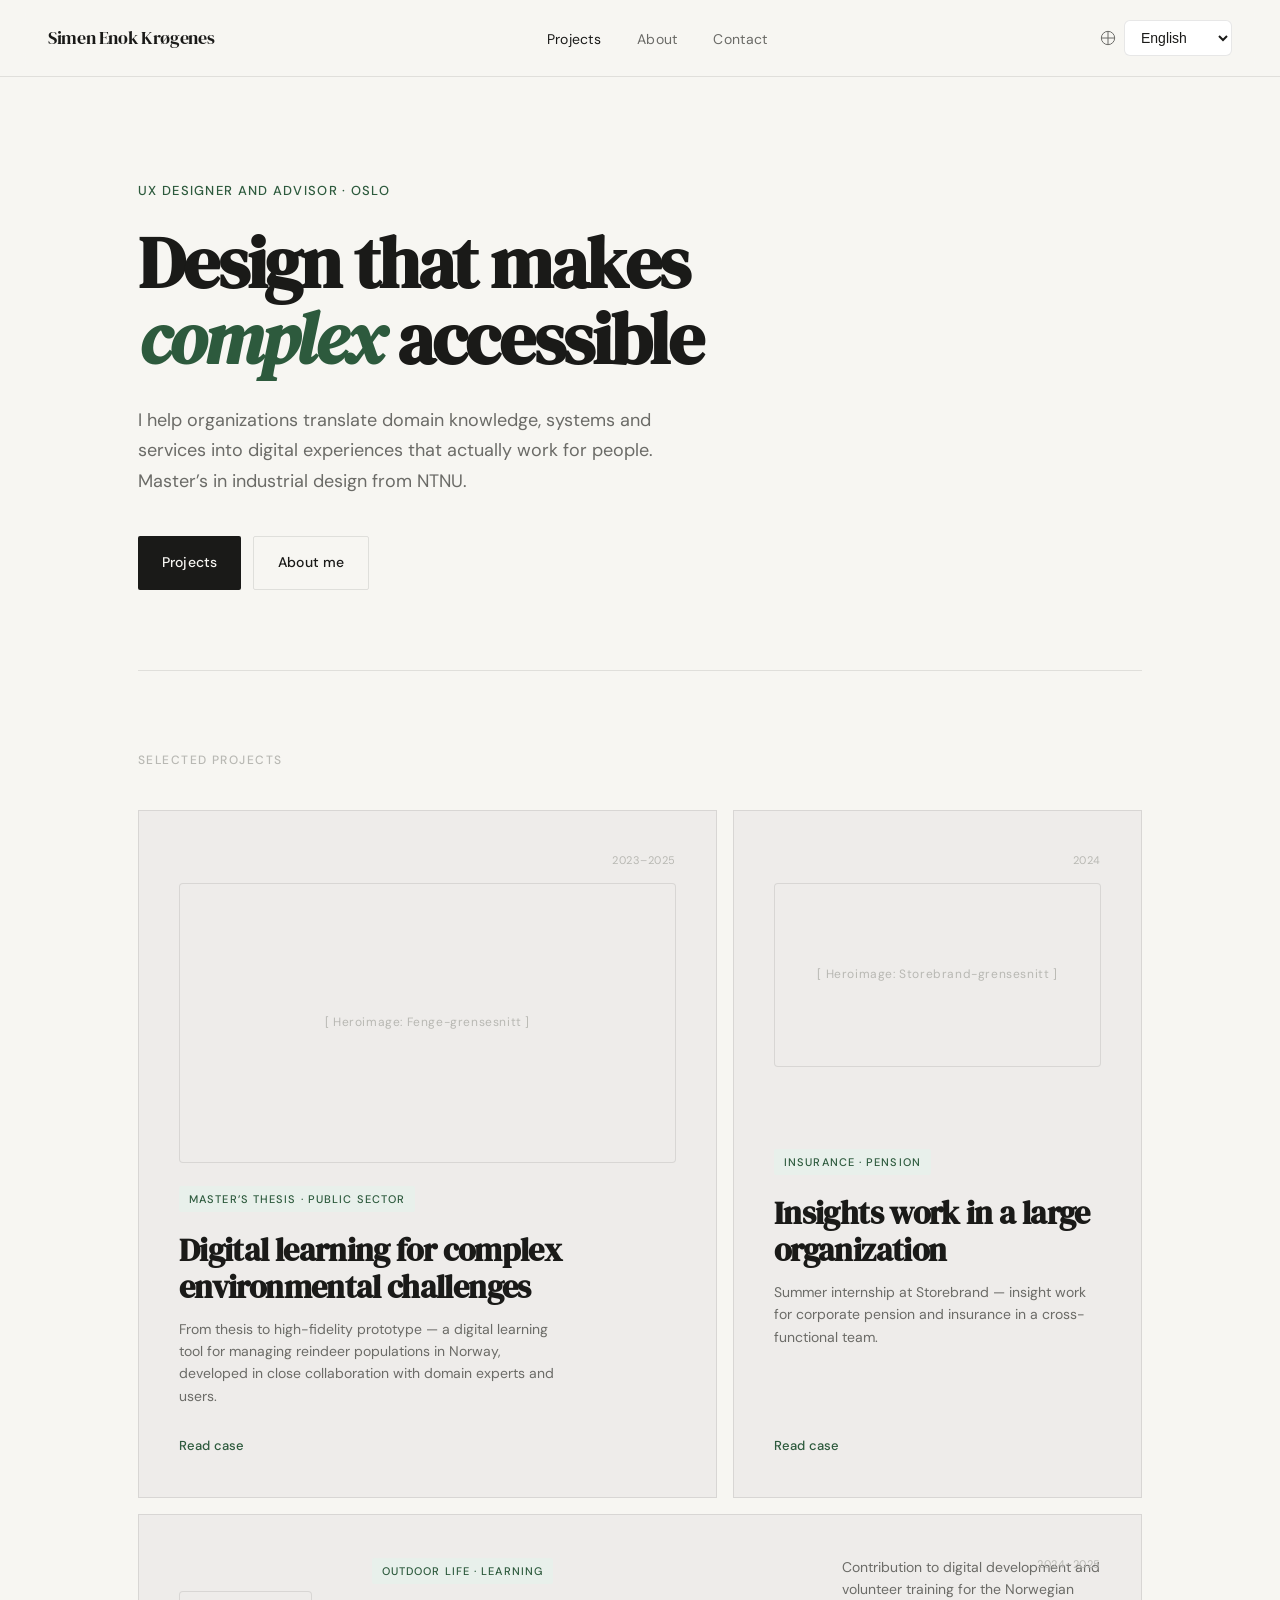
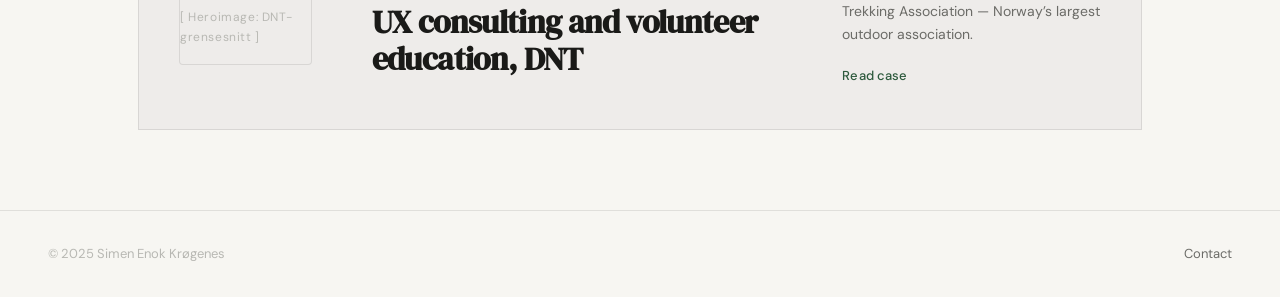
==== index.html @ 786f1e8b "Add real images to Storebrand case and update hero CTA - Replace img-block placeholders with actual " ====
<!DOCTYPE html>
<html lang="no">
<head>
  <meta charset="UTF-8">
  <meta name="viewport" content="width=device-width, initial-scale=1.0">
  <title data-i18n="index.title">Simen Enok Krøgenes — UX-designer og rådgiver</title>
  <link rel="stylesheet" href="style.css">
  <script src="i18n.js" defer></script>
</head>
<body>

<nav>
  <a href="index.html" class="nav-logo">Simen Enok Krøgenes</a>
  <ul class="nav-links">
    <li><a href="index.html" class="active" data-i18n="nav.projects">Prosjekter</a></li>
    <li><a href="om-meg.html" data-i18n="nav.about">Om meg</a></li>
    <li><a href="om-meg.html#kontakt" data-i18n="nav.contact">Kontakt</a></li>
  </ul>
  <div class="nav-lang">
    <svg width="16" height="16" viewBox="0 0 24 24" fill="none" xmlns="http://www.w3.org/2000/svg" aria-hidden="true">
      <circle cx="12" cy="12" r="10" stroke="currentColor" stroke-width="1.5"/>
      <path d="M12 2v20M2 12h20" stroke="currentColor" stroke-width="1.5"/>
    </svg>
    <select id="language-select" aria-label="Språk / Language">
      <option value="no" data-i18n="lang.no">Norsk</option>
      <option value="en" data-i18n="lang.en">English</option>
    </select>
  </div>
</nav>

<main>
  <div class="container">

    <section class="hero">
      <p class="hero-eyebrow fade-up" data-i18n="index.hero.eyebrow">UX-designer og rådgiver · Oslo</p>
      <h1 class="fade-up" data-i18n="index.hero.title">Design som gjør <em>komplekst</em> tilgjengelig</h1>
      <p class="hero-body fade-up" data-i18n="index.hero.body">
        Jeg hjelper organisasjoner med å oversette fagkunnskap, systemer og tjenester til digitale opplevelser som faktisk fungerer for folk. Master i industriell design fra NTNU.
      </p>
      <div style="display:flex;gap:12px;flex-wrap:wrap;" class="fade-up">
        <a href="#prosjekter" class="btn" data-i18n="nav.projects">Prosjekter</a>
        <a href="om-meg.html" class="btn btn-ghost" data-i18n="index.hero.cta.about">Om meg</a>
      </div>
    </section>

    <section class="projects-section" id="prosjekter">
      <p class="section-label" data-i18n="index.projects.label">Utvalgte prosjekter</p>

      <div class="projects-grid">

        <!-- FENGE — featured -->
        <a href="fenge.html" class="project-card featured fade-up">
          <div class="img-block fade-up">[ Heroimage: Fenge-grensesnitt ]</div>
          <span class="card-year" data-i18n="index.project.fenge.year">2023–2025</span>
          <div>
            <span class="card-tag" data-i18n="index.project.fenge.tag">Masteroppgave · Offentlig sektor</span>
            <h2 class="card-title" data-i18n="index.project.fenge.title">Digital læring for komplekse miljøutfordringer</h2>
            <p class="card-desc" data-i18n="index.project.fenge.desc">
              Fra masteroppgave til høyoppløselig prototype — et digitalt læringsverktøy for forvaltning av norsk villrein, utviklet i tett samarbeid med fageksperter og brukere.
            </p>
          </div>
          <span class="card-arrow" data-i18n="index.project.card.cta">
            Les casen
            <svg width="16" height="16" viewBox="0 0 16 16" fill="none">
              <path d="M3 8h10M9 4l4 4-4 4" stroke="currentColor" stroke-width="1.5" stroke-linecap="round" stroke-linejoin="round"/>
            </svg>
          </span>
        </a>

        <!-- STOREBRAND -->
        <a href="storebrand.html" class="project-card secondary fade-up">
          <div class="img-block fade-up">[ Heroimage: Storebrand-grensesnitt ]</div>
          <span class="card-year" data-i18n="index.project.storebrand.year">2024</span>
          <div>
            <span class="card-tag" data-i18n="index.project.storebrand.tag">Forsikring · Pensjon</span>
            <h2 class="card-title" data-i18n="index.project.storebrand.title">Innsiktsarbeid i stor organisasjon</h2>
            <p class="card-desc" data-i18n="index.project.storebrand.desc">
              Sommerpraktikum i Storebrand — innsiktsarbeid for bedriftsmarkedet innen pensjon og forsikring i tverrfaglig team.
            </p>
          </div>
          <span class="card-arrow" data-i18n="index.project.card.cta">
            Les casen
            <svg width="16" height="16" viewBox="0 0 16 16" fill="none">
              <path d="M3 8h10M9 4l4 4-4 4" stroke="currentColor" stroke-width="1.5" stroke-linecap="round" stroke-linejoin="round"/>
            </svg>
          </span>
        </a>

        <!-- DNT -->
        <a href="dnt.html" class="project-card third fade-up">
          <div class="img-block fade-up">[ Heroimage: DNT-grensesnitt ]</div>
          <div>
            <span class="card-tag" data-i18n="index.project.dnt.tag">Friluftsliv · Opplæring</span>
            <h2 class="card-title" data-i18n="index.project.dnt.title">UX-rådgivning og frivillig formidling, DNT</h2>
          </div>
          <div>
            <p class="card-desc" data-i18n="index.project.dnt.desc">
              Bidrag til digital utvikling og opplæring av frivillige formidlere for Den Norske Turistforening — Norges største friluftslivsorganisasjon.
            </p>
            <span class="card-arrow" style="display:inline-flex;margin-top:20px;" data-i18n="index.project.card.cta">
              Les casen
              <svg width="16" height="16" viewBox="0 0 16 16" fill="none" style="margin-left:8px;">
                <path d="M3 8h10M9 4l4 4-4 4" stroke="currentColor" stroke-width="1.5" stroke-linecap="round" stroke-linejoin="round"/>
              </svg>
            </span>
          </div>
          <span class="card-year" data-i18n="index.project.dnt.year">2024–2025</span>
        </a>

      </div>
    </section>

  </div>
</main>

<footer>
  <p data-i18n="footer.copyright">© 2025 Simen Enok Krøgenes</p>
  <a href="om-meg.html#kontakt" data-i18n="nav.contact">Kontakt</a>
</footer>

</body>
</html>
---- style.css ----
@import url('https://fonts.googleapis.com/css2?family=DM+Sans:ital,opsz,wght@0,9..40,300;0,9..40,400;0,9..40,500;1,9..40,300&family=DM+Serif+Display:ital@0;1&display=swap');

*, *::before, *::after { box-sizing: border-box; margin: 0; padding: 0; }

:root {
  --ink: #1a1a18;
  --ink-muted: #6b6b67;
  --ink-faint: #b8b8b3;
  --paper: #f7f6f2;
  --paper-warm: #eeecea;
  --accent: #2d5a3d;
  --accent-light: #e8f0eb;
  --line: rgba(26,26,24,0.1);
  --serif: 'DM Serif Display', Georgia, serif;
  --sans: 'DM Sans', system-ui, sans-serif;
  --max: 1100px;
  --col: 680px;
}

html { scroll-behavior: smooth; }

body {
  font-family: var(--sans);
  background: var(--paper);
  color: var(--ink);
  font-size: 17px;
  line-height: 1.65;
  -webkit-font-smoothing: antialiased;
}

/* NAV */
nav {
  position: fixed; top: 0; left: 0; right: 0;
  z-index: 100;
  display: flex; align-items: center; justify-content: space-between;
  padding: 20px 48px;
  background: rgba(247,246,242,0.92);
  backdrop-filter: blur(12px);
  border-bottom: 1px solid var(--line);
}

.nav-logo {
  font-family: var(--serif);
  font-size: 18px;
  color: var(--ink);
  text-decoration: none;
  letter-spacing: -0.02em;
}

.nav-links {
  display: flex; gap: 36px; list-style: none;
}

.nav-links a {
  font-size: 14px;
  font-weight: 400;
  color: var(--ink-muted);
  text-decoration: none;
  letter-spacing: 0.02em;
  transition: color 0.2s;
}

.nav-links a:hover { color: var(--ink); }
.nav-links a.active { color: var(--ink); }

.nav-lang {
  display: flex;
  align-items: center;
  gap: 8px;
}

.nav-lang svg {
  color: var(--ink-muted);
}

.nav-lang select {
  border: 1px solid var(--line);
  border-radius: 6px;
  padding: 8px 16px 8px 12px;
  font-size: 14px;
  background: white;
  color: var(--ink);
  cursor: pointer;
  min-width: 108px;
}

.visually-hidden {
  position: absolute;
  width: 1px;
  height: 1px;
  padding: 0;
  margin: -1px;
  overflow: hidden;
  clip: rect(0 0 0 0);
  white-space: nowrap;
  border: 0;
}

/* LAYOUT */
main { padding-top: 80px; }

.container {
  max-width: var(--max);
  margin: 0 auto;
  padding: 0 48px;
}

.col {
  max-width: var(--col);
}

/* HERO (index) */
.hero {
  padding: 100px 0 80px;
  border-bottom: 1px solid var(--line);
}

.hero-eyebrow {
  font-size: 13px;
  font-weight: 500;
  letter-spacing: 0.1em;
  text-transform: uppercase;
  color: var(--accent);
  margin-bottom: 24px;
}

.hero h1 {
  font-family: var(--serif);
  font-size: clamp(42px, 6vw, 72px);
  line-height: 1.05;
  letter-spacing: -0.03em;
  color: var(--ink);
  margin-bottom: 28px;
  max-width: 800px;
}

.hero h1 em {
  font-style: italic;
  color: var(--accent);
}

.hero-body {
  font-size: 18px;
  line-height: 1.7;
  color: var(--ink-muted);
  max-width: 520px;
  margin-bottom: 40px;
}

/* PROJECTS GRID */
.projects-section {
  padding: 80px 0;
}

.section-label {
  font-size: 12px;
  font-weight: 500;
  letter-spacing: 0.12em;
  text-transform: uppercase;
  color: var(--ink-faint);
  margin-bottom: 40px;
}

.projects-grid {
  display: grid;
  grid-template-columns: repeat(12, 1fr);
  gap: 16px;
}

.project-card {
  background: var(--paper-warm);
  border: 1px solid var(--line);
  padding: 40px;
  text-decoration: none;
  color: var(--ink);
  transition: background 0.25s;
  display: flex;
  flex-direction: column;
  justify-content: space-between;
  min-height: 320px;
  position: relative;
  overflow: hidden;
}

.project-card:hover { background: var(--accent-light); }

.project-card.featured {
  grid-column: span 7;
}

.project-card.secondary {
  grid-column: span 5;
}

.project-card.third {
  grid-column: span 12;
  min-height: 200px;
  flex-direction: row;
  align-items: center;
  gap: 60px;
}

.card-tag {
  font-size: 11px;
  font-weight: 500;
  letter-spacing: 0.1em;
  text-transform: uppercase;
  color: var(--accent);
  background: var(--accent-light);
  padding: 4px 10px;
  border-radius: 2px;
  display: inline-block;
  margin-bottom: 20px;
}

.card-title {
  font-family: var(--serif);
  font-size: clamp(22px, 3vw, 32px);
  line-height: 1.15;
  letter-spacing: -0.02em;
  margin-bottom: 12px;
}

.card-desc {
  font-size: 14px;
  color: var(--ink-muted);
  line-height: 1.6;
  max-width: 380px;
}

.card-arrow {
  display: inline-flex;
  align-items: center;
  gap: 8px;
  font-size: 13px;
  font-weight: 500;
  color: var(--accent);
  margin-top: 28px;
  letter-spacing: 0.01em;
}

.card-arrow svg {
  transition: transform 0.2s;
}

.project-card:hover .card-arrow svg {
  transform: translateX(4px);
}

.card-year {
  font-size: 11px;
  color: var(--ink-faint);
  letter-spacing: 0.05em;
  position: absolute;
  top: 40px;
  right: 40px;
}

/* CASE PAGE */
.case-hero {
  padding: 60px 0 40px;
  border-bottom: 1px solid var(--line);
}

.case-tag {
  font-size: 11px;
  font-weight: 500;
  letter-spacing: 0.1em;
  text-transform: uppercase;
  color: var(--accent);
  margin-bottom: 20px;
  display: block;
}

.case-hero h1 {
  font-family: var(--serif);
  font-size: clamp(34px, 5vw, 58px);
  line-height: 1.08;
  letter-spacing: -0.03em;
  margin-bottom: 24px;
  max-width: 760px;
}

.case-hero .lead {
  font-size: 19px;
  line-height: 1.65;
  color: var(--ink-muted);
  max-width: 600px;
}

.case-meta {
  display: flex;
  gap: 48px;
  padding: 32px 0;
  border-bottom: 1px solid var(--line);
  flex-wrap: wrap;
}

.meta-item {
  display: flex;
  flex-direction: column;
  gap: 4px;
}

.meta-label {
  font-size: 11px;
  font-weight: 500;
  letter-spacing: 0.1em;
  text-transform: uppercase;
  color: var(--ink-faint);
}

.meta-value {
  font-size: 15px;
  color: var(--ink);
  font-weight: 400;
}

/* CASE CONTENT */
.case-content {
  padding: 64px 0;
}

.case-content .col {
  margin: 0 auto;
}

.case-section {
  margin-bottom: 64px;
}

.case-section h2 {
  font-family: var(--serif);
  font-size: 28px;
  letter-spacing: -0.02em;
  margin-bottom: 20px;
  color: var(--ink);
}

.case-section p {
  color: var(--ink-muted);
  margin-bottom: 16px;
}

.case-section p:last-child { margin-bottom: 0; }

/* INSIGHT BLOCK */
.insight {
  background: var(--accent-light);
  border-left: 3px solid var(--accent);
  padding: 24px 28px;
  margin: 32px 0;
  border-radius: 0 4px 4px 0;
}

.insight p {
  color: var(--accent) !important;
  font-size: 16px;
  font-style: italic;
  margin: 0 !important;
}

/* PROCESS STEPS */
.process-steps {
  display: grid;
  grid-template-columns: repeat(auto-fit, minmax(180px, 1fr));
  gap: 1px;
  background: var(--line);
  border: 1px solid var(--line);
  margin: 32px 0;
}

.step {
  background: var(--paper);
  padding: 24px;
}

.step-num {
  font-size: 11px;
  font-weight: 500;
  letter-spacing: 0.1em;
  text-transform: uppercase;
  color: var(--accent);
  margin-bottom: 8px;
}

.step-title {
  font-size: 15px;
  font-weight: 500;
  color: var(--ink);
  margin-bottom: 6px;
}

.step-desc {
  font-size: 13px;
  color: var(--ink-muted);
  line-height: 1.5;
}

/* IMAGE PLACEHOLDER */
.img-block {
  background: var(--paper-warm);
  border: 1px solid var(--line);
  border-radius: 4px;
  aspect-ratio: 16/9;
  display: flex;
  align-items: center;
  justify-content: center;
  margin: 32px 0;
  color: var(--ink-faint);
  font-size: 13px;
  letter-spacing: 0.05em;
}

.img-block.tall { aspect-ratio: 4/3; }

/* PROJECT CARDS */
.project-card .img-block {
  margin-bottom: 20px;
  aspect-ratio: 16/9;
  font-size: 12px;
}

/* CASE HERO IMAGE */
.case-hero-image {
  margin: 40px 0 32px;
  border-radius: 4px;
  overflow: hidden;
}

.case-hero-image .img-block {
  margin: 0;
}

.case-hero-image img {
  width: 100%;
  height: auto;
  display: block;
}

/* OUTCOME PILLS */
.outcomes {
  display: flex;
  flex-wrap: wrap;
  gap: 10px;
  margin: 24px 0;
}

.outcome-pill {
  background: var(--accent);
  color: var(--paper);
  font-size: 13px;
  padding: 8px 16px;
  border-radius: 100px;
  font-weight: 400;
}

/* ABOUT PAGE */
.about-grid {
  display: grid;
  grid-template-columns: 1fr 1fr;
  gap: 80px;
  padding: 80px 0;
  align-items: start;
}

.about-photo {
  background: var(--paper-warm);
  border: 1px solid var(--line);
  aspect-ratio: 3/4;
  border-radius: 4px;
  display: flex;
  align-items: center;
  justify-content: center;
  color: var(--ink-faint);
  font-size: 13px;
  overflow: hidden;
}

.about-photo img {
  width: 100%;
  height: 100%;
  object-fit: cover;
  border-radius: 4px;
}

.about-content h1 {
  font-family: var(--serif);
  font-size: clamp(36px, 4vw, 52px);
  letter-spacing: -0.03em;
  line-height: 1.08;
  margin-bottom: 28px;
}

.about-body {
  font-size: 16px;
  color: var(--ink-muted);
  line-height: 1.75;
  margin-bottom: 20px;
}

.about-divider {
  border: none;
  border-top: 1px solid var(--line);
  margin: 36px 0;
}

.about-facts {
  display: grid;
  grid-template-columns: 1fr 1fr;
  gap: 24px;
}

.fact-label {
  font-size: 11px;
  font-weight: 500;
  letter-spacing: 0.1em;
  text-transform: uppercase;
  color: var(--ink-faint);
  margin-bottom: 4px;
}

.fact-value {
  font-size: 15px;
  color: var(--ink);
}

/* CONTACT */
.contact-section {
  padding: 80px 0 120px;
}

.contact-section h2 {
  font-family: var(--serif);
  font-size: clamp(32px, 4vw, 48px);
  letter-spacing: -0.03em;
  margin-bottom: 16px;
}

.contact-section p {
  color: var(--ink-muted);
  font-size: 17px;
  margin-bottom: 36px;
  max-width: 440px;
}

.contact-links {
  display: flex;
  flex-direction: column;
  gap: 2px;
}

.contact-link {
  display: flex;
  align-items: center;
  justify-content: space-between;
  padding: 20px 24px;
  background: var(--paper-warm);
  border: 1px solid var(--line);
  text-decoration: none;
  color: var(--ink);
  font-size: 15px;
  transition: background 0.2s;
  max-width: 440px;
}

.contact-link:hover { background: var(--accent-light); }

.contact-link-label { font-weight: 400; }
.contact-link-value { color: var(--ink-muted); font-size: 13px; }

/* FOOTER */
footer {
  border-top: 1px solid var(--line);
  padding: 32px 48px;
  display: flex;
  justify-content: space-between;
  align-items: center;
}

footer p {
  font-size: 13px;
  color: var(--ink-faint);
}

footer a {
  font-size: 13px;
  color: var(--ink-muted);
  text-decoration: none;
}

footer a:hover { color: var(--ink); }

/* CTA BUTTON */
.btn {
  display: inline-flex;
  align-items: center;
  gap: 10px;
  background: var(--ink);
  color: var(--paper);
  font-size: 14px;
  font-weight: 500;
  padding: 14px 24px;
  border-radius: 2px;
  text-decoration: none;
  letter-spacing: 0.01em;
  transition: background 0.2s;
}

.btn:hover { background: var(--accent); }

.btn-ghost {
  background: transparent;
  color: var(--ink);
  border: 1px solid var(--line);
}

.btn-ghost:hover { background: var(--paper-warm); color: var(--ink); }

/* ANIMATIONS */
@keyframes fadeUp {
  from { opacity: 0; transform: translateY(20px); }
  to   { opacity: 1; transform: translateY(0); }
}

.fade-up {
  animation: fadeUp 0.6s ease forwards;
}

.fade-up:nth-child(2) { animation-delay: 0.1s; }
.fade-up:nth-child(3) { animation-delay: 0.2s; }
.fade-up:nth-child(4) { animation-delay: 0.3s; }

/* RESPONSIVE */
@media (max-width: 900px) {
  nav { padding: 16px 24px; }
  .container { padding: 0 24px; }
  .hero { padding: 60px 0 48px; }
  .project-card.featured,
  .project-card.secondary,
  .project-card.third { grid-column: span 12; }
  .project-card.third { flex-direction: column; min-height: 280px; gap: 24px; }
  .about-grid { grid-template-columns: 1fr; gap: 40px; }
  footer { flex-direction: column; gap: 12px; text-align: center; }
}

@media (max-width: 600px) {
  .nav-links { display: none; }
  .case-meta { gap: 28px; }
  .about-facts { grid-template-columns: 1fr; }
}
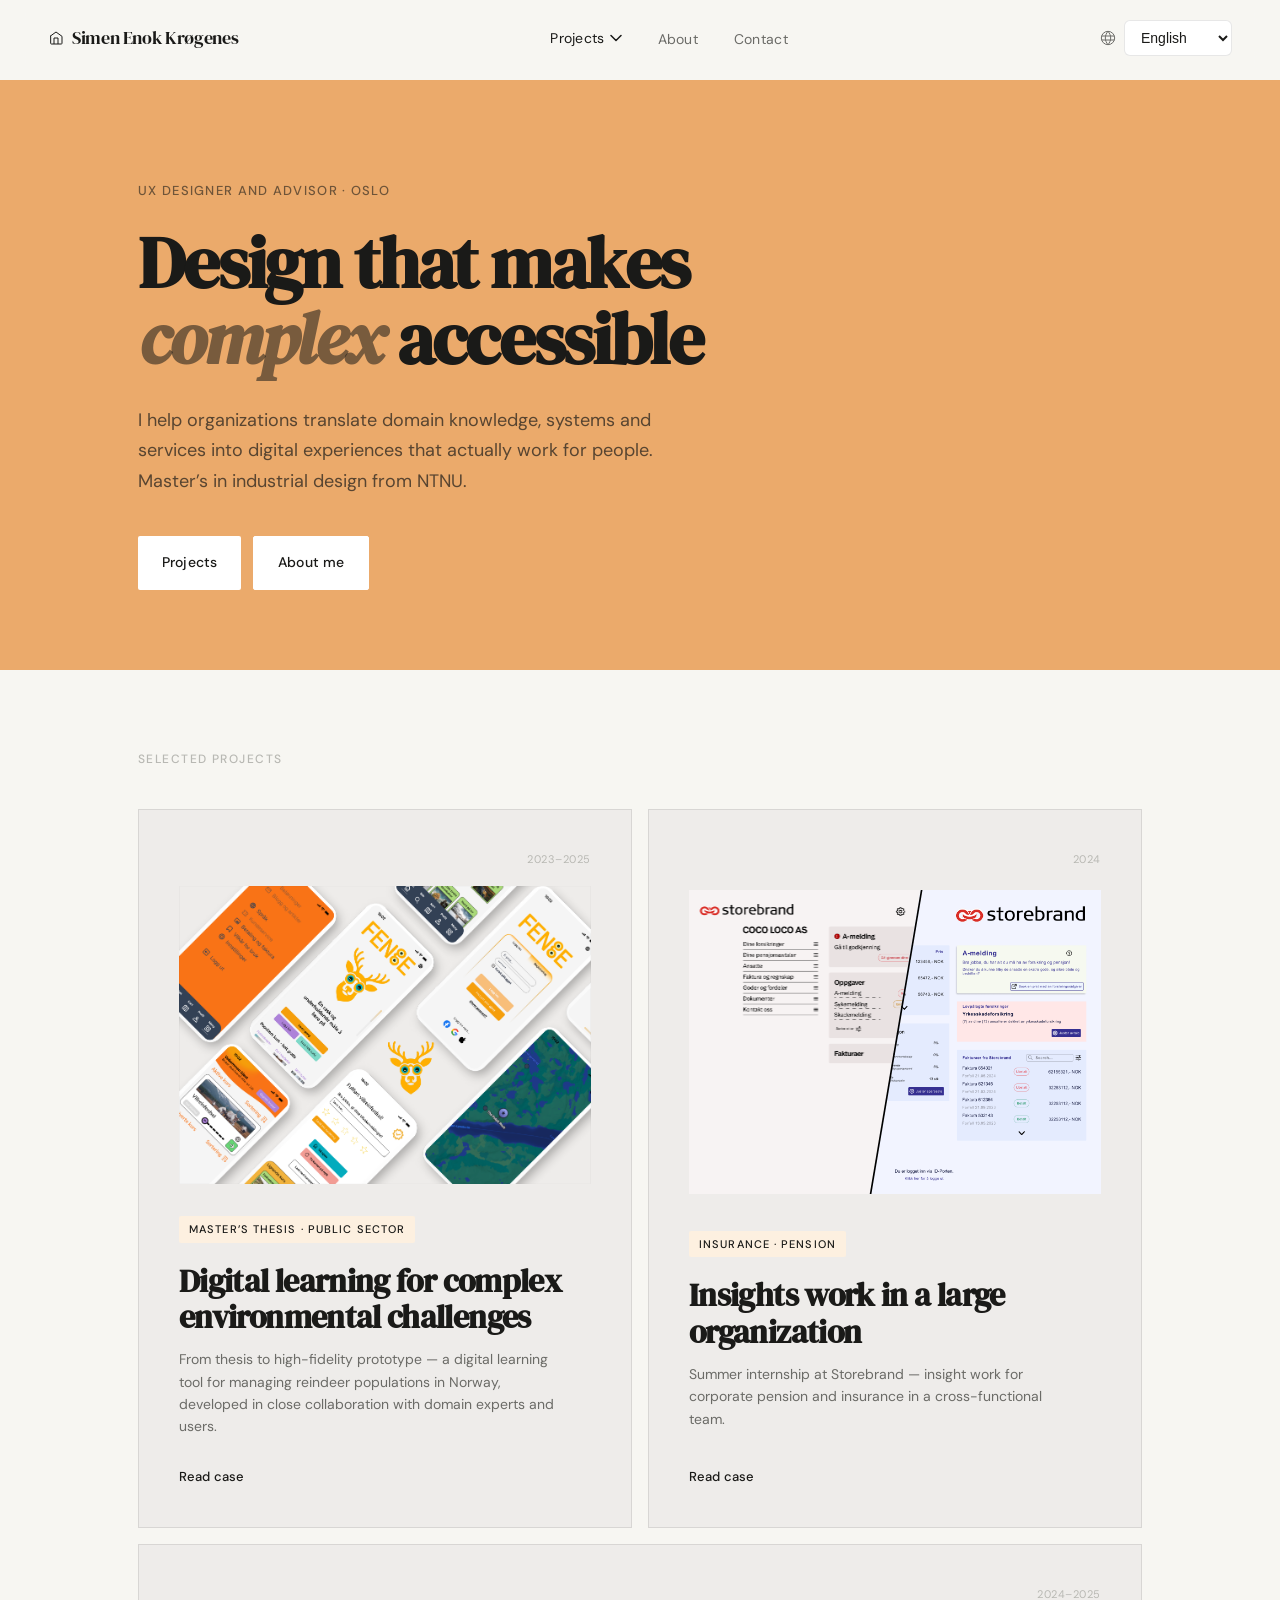
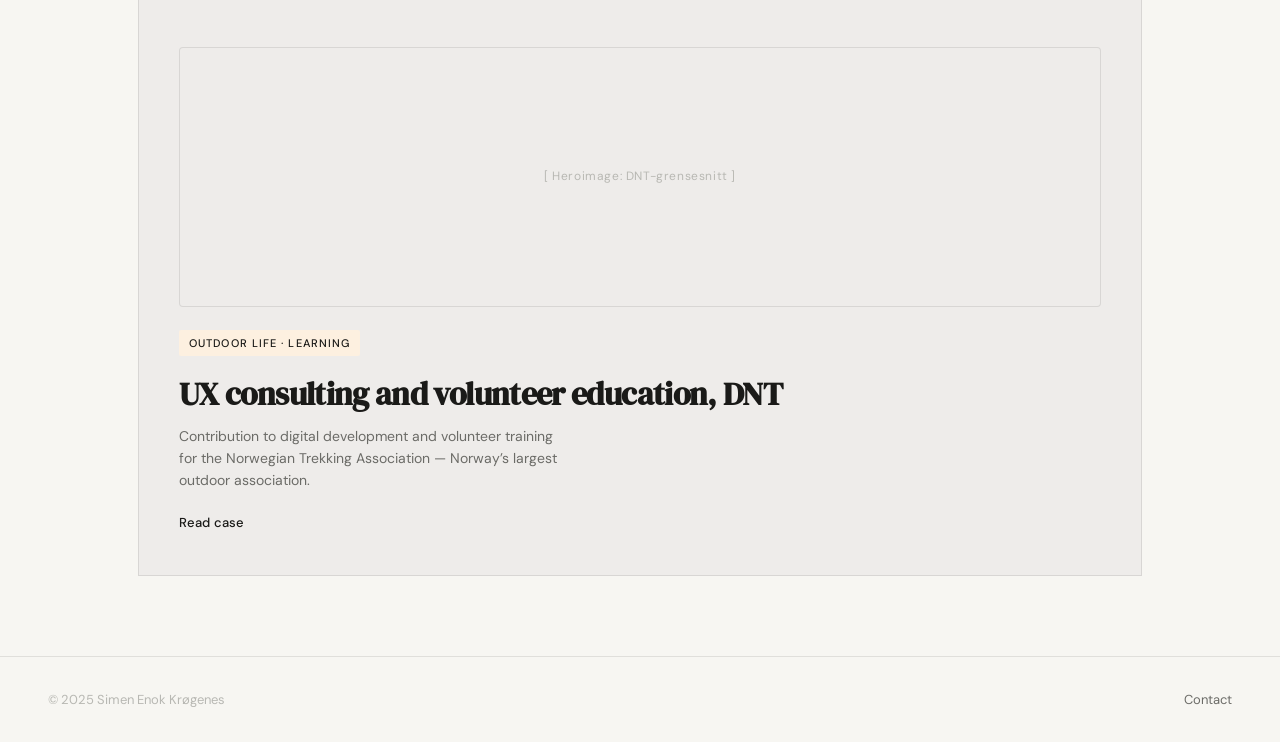
==== commit 421b91af: "Add nav dropdown, accent color rebrand, i18n improvements and home icon - Rebrand accent color from " ====
--- a/index.html
+++ b/index.html
@@ -6,20 +6,52 @@
   <title data-i18n="index.title">Simen Enok Krøgenes — UX-designer og rådgiver</title>
   <link rel="stylesheet" href="style.css">
   <script src="i18n.js" defer></script>
+  <script src="nav.js" defer></script>
 </head>
 <body>
 
 <nav>
-  <a href="index.html" class="nav-logo">Simen Enok Krøgenes</a>
+  <a href="index.html" class="nav-logo">
+    <svg width="16" height="16" viewBox="0 0 24 24" fill="none" xmlns="http://www.w3.org/2000/svg" aria-hidden="true">
+      <path d="M3 9.5L12 3L21 9.5V20a1 1 0 0 1-1 1H5a1 1 0 0 1-1-1V9.5Z" stroke="currentColor" stroke-width="1.5" stroke-linejoin="round"/>
+      <path d="M9 21V12h6v9" stroke="currentColor" stroke-width="1.5" stroke-linejoin="round"/>
+    </svg>
+    Simen Enok Krøgenes
+  </a>
   <ul class="nav-links">
-    <li><a href="index.html" class="active" data-i18n="nav.projects">Prosjekter</a></li>
+    <li class="nav-item-dropdown">
+      <button class="nav-dropdown-btn active" aria-expanded="false" aria-haspopup="true">
+        <span data-i18n="nav.projects">Prosjekter</span>
+        <svg class="nav-chevron" width="12" height="8" viewBox="0 0 12 8" fill="none" aria-hidden="true">
+          <path d="M1 1.5L6 6.5L11 1.5" stroke="currentColor" stroke-width="1.5" stroke-linecap="round" stroke-linejoin="round"/>
+        </svg>
+      </button>
+      <div class="nav-dropdown" role="menu">
+        <a href="fenge.html" class="nav-dropdown-item" role="menuitem">
+          <span class="nav-dd-tag" data-i18n="nav.dd.fenge.tag">Masteroppgave · Natur</span>
+          <span class="nav-dd-name">Fenge</span>
+          <span class="nav-dd-desc" data-i18n="nav.dd.fenge.desc">Digital læring for villreinforvaltning</span>
+        </a>
+        <a href="storebrand.html" class="nav-dropdown-item" role="menuitem">
+          <span class="nav-dd-tag" data-i18n="nav.dd.storebrand.tag">Pensjon · Forsikring</span>
+          <span class="nav-dd-name">Storebrand</span>
+          <span class="nav-dd-desc" data-i18n="nav.dd.storebrand.desc">Innsiktsarbeid og brukeropplevelse</span>
+        </a>
+        <a href="dnt.html" class="nav-dropdown-item" role="menuitem">
+          <span class="nav-dd-tag" data-i18n="nav.dd.dnt.tag">Friluftsliv · Frivillig</span>
+          <span class="nav-dd-name">DNT</span>
+          <span class="nav-dd-desc" data-i18n="nav.dd.dnt.desc">UX-rådgivning og opplæring</span>
+        </a>
+      </div>
+    </li>
     <li><a href="om-meg.html" data-i18n="nav.about">Om meg</a></li>
     <li><a href="om-meg.html#kontakt" data-i18n="nav.contact">Kontakt</a></li>
   </ul>
   <div class="nav-lang">
     <svg width="16" height="16" viewBox="0 0 24 24" fill="none" xmlns="http://www.w3.org/2000/svg" aria-hidden="true">
       <circle cx="12" cy="12" r="10" stroke="currentColor" stroke-width="1.5"/>
-      <path d="M12 2v20M2 12h20" stroke="currentColor" stroke-width="1.5"/>
+      <path d="M12 2C9.5 5 8 8.3 8 12s1.5 7 4 10M12 2c2.5 3 4 6.3 4 10s-1.5 7-4 10" stroke="currentColor" stroke-width="1.5"/>
+      <path d="M2.5 9h19M2.5 15h19" stroke="currentColor" stroke-width="1.5"/>
     </svg>
     <select id="language-select" aria-label="Språk / Language">
       <option value="no" data-i18n="lang.no">Norsk</option>
@@ -29,9 +61,9 @@
 </nav>
 
 <main>
-  <div class="container">
 
-    <section class="hero">
+  <section class="hero">
+    <div class="container">
       <p class="hero-eyebrow fade-up" data-i18n="index.hero.eyebrow">UX-designer og rådgiver · Oslo</p>
       <h1 class="fade-up" data-i18n="index.hero.title">Design som gjør <em>komplekst</em> tilgjengelig</h1>
       <p class="hero-body fade-up" data-i18n="index.hero.body">
@@ -41,8 +73,10 @@
         <a href="#prosjekter" class="btn" data-i18n="nav.projects">Prosjekter</a>
         <a href="om-meg.html" class="btn btn-ghost" data-i18n="index.hero.cta.about">Om meg</a>
       </div>
-    </section>
+    </div>
+  </section>
 
+  <div class="container">
     <section class="projects-section" id="prosjekter">
       <p class="section-label" data-i18n="index.projects.label">Utvalgte prosjekter</p>
 
@@ -50,8 +84,8 @@
 
         <!-- FENGE — featured -->
         <a href="fenge.html" class="project-card featured fade-up">
-          <div class="img-block fade-up">[ Heroimage: Fenge-grensesnitt ]</div>
           <span class="card-year" data-i18n="index.project.fenge.year">2023–2025</span>
+          <img src="images/fenge/Hero-fenge.png" alt="Fenge grensesnitt" loading="lazy">
           <div>
             <span class="card-tag" data-i18n="index.project.fenge.tag">Masteroppgave · Offentlig sektor</span>
             <h2 class="card-title" data-i18n="index.project.fenge.title">Digital læring for komplekse miljøutfordringer</h2>
@@ -69,8 +103,8 @@
 
         <!-- STOREBRAND -->
         <a href="storebrand.html" class="project-card secondary fade-up">
-          <div class="img-block fade-up">[ Heroimage: Storebrand-grensesnitt ]</div>
           <span class="card-year" data-i18n="index.project.storebrand.year">2024</span>
+          <img src="images/storebrand/hero-storebrand.svg" alt="Storebrand Sandbox" loading="lazy">
           <div>
             <span class="card-tag" data-i18n="index.project.storebrand.tag">Forsikring · Pensjon</span>
             <h2 class="card-title" data-i18n="index.project.storebrand.title">Innsiktsarbeid i stor organisasjon</h2>
@@ -88,6 +122,7 @@
 
         <!-- DNT -->
         <a href="dnt.html" class="project-card third fade-up">
+          <span class="card-year" data-i18n="index.project.dnt.year">2024–2025</span>
           <div class="img-block fade-up">[ Heroimage: DNT-grensesnitt ]</div>
           <div>
             <span class="card-tag" data-i18n="index.project.dnt.tag">Friluftsliv · Opplæring</span>
@@ -104,7 +139,6 @@
               </svg>
             </span>
           </div>
-          <span class="card-year" data-i18n="index.project.dnt.year">2024–2025</span>
         </a>
 
       </div>
@@ -113,6 +147,7 @@
   </div>
 </main>
 
+
 <footer>
   <p data-i18n="footer.copyright">© 2025 Simen Enok Krøgenes</p>
   <a href="om-meg.html#kontakt" data-i18n="nav.contact">Kontakt</a>
--- a/style.css
+++ b/style.css
@@ -8,8 +8,8 @@
   --ink-faint: #b8b8b3;
   --paper: #f7f6f2;
   --paper-warm: #eeecea;
-  --accent: #2d5a3d;
-  --accent-light: #e8f0eb;
+  --accent: #EBAA6B;
+  --accent-light: #fdf0e0;
   --line: rgba(26,26,24,0.1);
   --serif: 'DM Serif Display', Georgia, serif;
   --sans: 'DM Sans', system-ui, sans-serif;
@@ -36,10 +36,12 @@
   padding: 20px 48px;
   background: rgba(247,246,242,0.92);
   backdrop-filter: blur(12px);
-  border-bottom: 1px solid var(--line);
 }
 
 .nav-logo {
+  display: flex;
+  align-items: center;
+  gap: 8px;
   font-family: var(--serif);
   font-size: 18px;
   color: var(--ink);
@@ -62,6 +64,120 @@
 
 .nav-links a:hover { color: var(--ink); }
 .nav-links a.active { color: var(--ink); }
+
+/* NAV DROPDOWN */
+.nav-item-dropdown {
+  position: relative;
+  display: flex;
+  align-items: center;
+}
+
+.nav-dropdown-btn {
+  display: flex;
+  align-items: center;
+  gap: 5px;
+  font-size: 14px;
+  font-weight: 400;
+  color: var(--ink-muted);
+  letter-spacing: 0.02em;
+  background: none;
+  border: none;
+  outline: none;
+  padding: 0;
+  margin: 0;
+  cursor: pointer;
+  font-family: var(--sans);
+  line-height: 1;
+  transition: color 0.2s;
+  vertical-align: middle;
+}
+
+.nav-dropdown-btn:hover,
+.nav-dropdown-btn.active,
+.nav-item-dropdown:hover .nav-dropdown-btn {
+  color: var(--ink);
+}
+
+.nav-chevron {
+  transition: transform 0.2s ease;
+  flex-shrink: 0;
+}
+
+.nav-item-dropdown:hover .nav-chevron,
+.nav-item-dropdown.open .nav-chevron {
+  transform: rotate(180deg);
+}
+
+.nav-dropdown {
+  position: absolute;
+  top: calc(100% + 20px);
+  left: 50%;
+  transform: translateX(-50%) translateY(-6px);
+  min-width: 260px;
+  background: var(--paper);
+  border: 1px solid var(--line);
+  border-radius: 8px;
+  box-shadow: 0 12px 32px rgba(26,26,24,0.12), 0 2px 8px rgba(26,26,24,0.06);
+  padding: 6px;
+  opacity: 0;
+  pointer-events: none;
+  transition: opacity 0.16s ease, transform 0.16s ease;
+  z-index: 200;
+}
+
+/* invisible bridge so hovering into menu doesn't close it */
+.nav-dropdown::before {
+  content: '';
+  position: absolute;
+  top: -24px;
+  left: 0;
+  right: 0;
+  height: 24px;
+}
+
+.nav-item-dropdown:hover .nav-dropdown,
+.nav-item-dropdown.open .nav-dropdown {
+  opacity: 1;
+  pointer-events: auto;
+  transform: translateX(-50%) translateY(0);
+}
+
+.nav-dropdown-item {
+  display: flex;
+  flex-direction: column;
+  gap: 2px;
+  padding: 10px 14px;
+  border-radius: 5px;
+  text-decoration: none;
+  color: var(--ink);
+  transition: background 0.14s;
+}
+
+.nav-dropdown-item:hover {
+  background: var(--accent-light);
+}
+
+.nav-dd-tag {
+  font-size: 10px;
+  font-weight: 500;
+  letter-spacing: 0.1em;
+  text-transform: uppercase;
+  color: var(--ink-faint);
+}
+
+.nav-dd-name {
+  font-family: var(--serif);
+  font-size: 16px;
+  letter-spacing: -0.02em;
+  color: var(--ink);
+  line-height: 1.2;
+}
+
+.nav-dd-desc {
+  font-size: 12px;
+  color: var(--ink-muted);
+  line-height: 1.45;
+}
 
 .nav-lang {
   display: flex;
@@ -111,8 +227,8 @@
 
 /* HERO (index) */
 .hero {
+  background: var(--accent);
   padding: 100px 0 80px;
-  border-bottom: 1px solid var(--line);
 }
 
 .hero-eyebrow {
@@ -120,7 +236,7 @@
   font-weight: 500;
   letter-spacing: 0.1em;
   text-transform: uppercase;
-  color: var(--accent);
+  color: rgba(26,26,24,0.6);
   margin-bottom: 24px;
 }
 
@@ -136,13 +252,13 @@
 
 .hero h1 em {
   font-style: italic;
-  color: var(--accent);
+  color: rgba(26,26,24,0.55);
 }
 
 .hero-body {
   font-size: 18px;
   line-height: 1.7;
-  color: var(--ink-muted);
+  color: rgba(26,26,24,0.7);
   max-width: 520px;
   margin-bottom: 40px;
 }
@@ -163,7 +279,7 @@
 
 .projects-grid {
   display: grid;
-  grid-template-columns: repeat(12, 1fr);
+  grid-template-columns: repeat(2, 1fr);
   gap: 16px;
 }
 
@@ -184,20 +300,13 @@
 
 .project-card:hover { background: var(--accent-light); }
 
-.project-card.featured {
-  grid-column: span 7;
-}
-
-.project-card.secondary {
-  grid-column: span 5;
-}
-
 .project-card.third {
-  grid-column: span 12;
-  min-height: 200px;
-  flex-direction: row;
-  align-items: center;
-  gap: 60px;
+  grid-column: 1 / -1;
+}
+
+.project-card.third .img-block,
+.project-card.third > img {
+  aspect-ratio: 32/9;
 }
 
 .card-tag {
@@ -205,7 +314,7 @@
   font-weight: 500;
   letter-spacing: 0.1em;
   text-transform: uppercase;
-  color: var(--accent);
+  color: var(--ink);
   background: var(--accent-light);
   padding: 4px 10px;
   border-radius: 2px;
@@ -234,7 +343,7 @@
   gap: 8px;
   font-size: 13px;
   font-weight: 500;
-  color: var(--accent);
+  color: var(--ink);
   margin-top: 28px;
   letter-spacing: 0.01em;
 }
@@ -251,9 +360,9 @@
   font-size: 11px;
   color: var(--ink-faint);
   letter-spacing: 0.05em;
-  position: absolute;
-  top: 40px;
-  right: 40px;
+  display: block;
+  text-align: right;
+  margin-bottom: 12px;
 }
 
 /* CASE PAGE */
@@ -267,7 +376,7 @@
   font-weight: 500;
   letter-spacing: 0.1em;
   text-transform: uppercase;
-  color: var(--accent);
+  color: var(--ink);
   margin-bottom: 20px;
   display: block;
 }
@@ -316,6 +425,17 @@
   font-weight: 400;
 }
 
+/* FIGURE / CAPTION */
+figure {
+  margin: 0;
+}
+
+figcaption {
+  margin-top: 8px;
+  font-size: 13px;
+  color: var(--ink-subtle, #888);
+}
+
 /* CASE CONTENT */
 .case-content {
   padding: 64px 0;
@@ -354,7 +474,7 @@
 }
 
 .insight p {
-  color: var(--accent) !important;
+  color: var(--ink) !important;
   font-size: 16px;
   font-style: italic;
   margin: 0 !important;
@@ -380,7 +500,7 @@
   font-weight: 500;
   letter-spacing: 0.1em;
   text-transform: uppercase;
-  color: var(--accent);
+  color: var(--ink);
   margin-bottom: 8px;
 }
 
@@ -421,6 +541,14 @@
   font-size: 12px;
 }
 
+.project-card > img {
+  width: 100%;
+  aspect-ratio: 4/3;
+  object-fit: contain;
+  display: block;
+  margin-bottom: 24px;
+}
+
 /* CASE HERO IMAGE */
 .case-hero-image {
   margin: 40px 0 32px;
@@ -448,7 +576,7 @@
 
 .outcome-pill {
   background: var(--accent);
-  color: var(--paper);
+  color: var(--ink);
   font-size: 13px;
   padding: 8px 16px;
   border-radius: 100px;
@@ -607,7 +735,29 @@
   transition: background 0.2s;
 }
 
-.btn:hover { background: var(--accent); }
+.btn-accent {
+  background: var(--accent);
+  color: var(--ink);
+}
+
+.btn-accent:hover { background: #d9934a; }
+
+.case-nav {
+  display: flex;
+  justify-content: space-between;
+  align-items: center;
+  gap: 12px;
+  margin-top: 48px;
+  padding-top: 48px;
+  border-top: 1px solid var(--line);
+}
+
+.case-nav-right {
+  display: flex;
+  gap: 12px;
+}
+
+.btn:hover { background: var(--accent); color: var(--ink); cursor: url("data:image/svg+xml,%3Csvg xmlns='http://www.w3.org/2000/svg' width='32' height='32' viewBox='0 0 32 32'%3E%3Crect x='1' y='14' width='30' height='10' rx='3' fill='%23CC0000'/%3E%3Crect x='7' y='8' width='18' height='8' rx='2' fill='%23CC0000'/%3E%3Crect x='8' y='9' width='7' height='6' rx='1' fill='%23AEE8F8'/%3E%3Crect x='17' y='9' width='7' height='6' rx='1' fill='%23AEE8F8'/%3E%3Ccircle cx='8' cy='24' r='4' fill='%23222'/%3E%3Ccircle cx='24' cy='24' r='4' fill='%23222'/%3E%3Ccircle cx='8' cy='24' r='2' fill='%23666'/%3E%3Ccircle cx='24' cy='24' r='2' fill='%23666'/%3E%3Ctext x='11' y='21' font-family='Arial' font-size='8' fill='%23FFD700' font-weight='bold'%3E95%3C/text%3E%3C/svg%3E") 16 16, pointer; }
 
 .btn-ghost {
   background: transparent;
@@ -615,7 +765,22 @@
   border: 1px solid var(--line);
 }
 
-.btn-ghost:hover { background: var(--paper-warm); color: var(--ink); }
+.btn-ghost:hover { background: var(--paper-warm); color: var(--ink); cursor: url("data:image/svg+xml,%3Csvg xmlns='http://www.w3.org/2000/svg' width='32' height='32' viewBox='0 0 32 32'%3E%3Crect x='1' y='14' width='30' height='10' rx='3' fill='%23CC0000'/%3E%3Crect x='7' y='8' width='18' height='8' rx='2' fill='%23CC0000'/%3E%3Crect x='8' y='9' width='7' height='6' rx='1' fill='%23AEE8F8'/%3E%3Crect x='17' y='9' width='7' height='6' rx='1' fill='%23AEE8F8'/%3E%3Ccircle cx='8' cy='24' r='4' fill='%23222'/%3E%3Ccircle cx='24' cy='24' r='4' fill='%23222'/%3E%3Ccircle cx='8' cy='24' r='2' fill='%23666'/%3E%3Ccircle cx='24' cy='24' r='2' fill='%23666'/%3E%3Ctext x='11' y='21' font-family='Arial' font-size='8' fill='%23FFD700' font-weight='bold'%3E95%3C/text%3E%3C/svg%3E") 16 16, pointer; }
+
+.hero .btn {
+  background: #fff;
+  color: var(--ink);
+}
+
+.hero .btn:hover { background: var(--accent-light); color: var(--ink); }
+
+.hero .btn-ghost {
+  background: #fff;
+  color: var(--ink);
+  border-color: #fff;
+}
+
+.hero .btn-ghost:hover { background: var(--accent-light); color: var(--ink); }
 
 /* ANIMATIONS */
 @keyframes fadeUp {
@@ -636,10 +801,7 @@
   nav { padding: 16px 24px; }
   .container { padding: 0 24px; }
   .hero { padding: 60px 0 48px; }
-  .project-card.featured,
-  .project-card.secondary,
-  .project-card.third { grid-column: span 12; }
-  .project-card.third { flex-direction: column; min-height: 280px; gap: 24px; }
+  .projects-grid { grid-template-columns: 1fr; }
   .about-grid { grid-template-columns: 1fr; gap: 40px; }
   footer { flex-direction: column; gap: 12px; text-align: center; }
 }
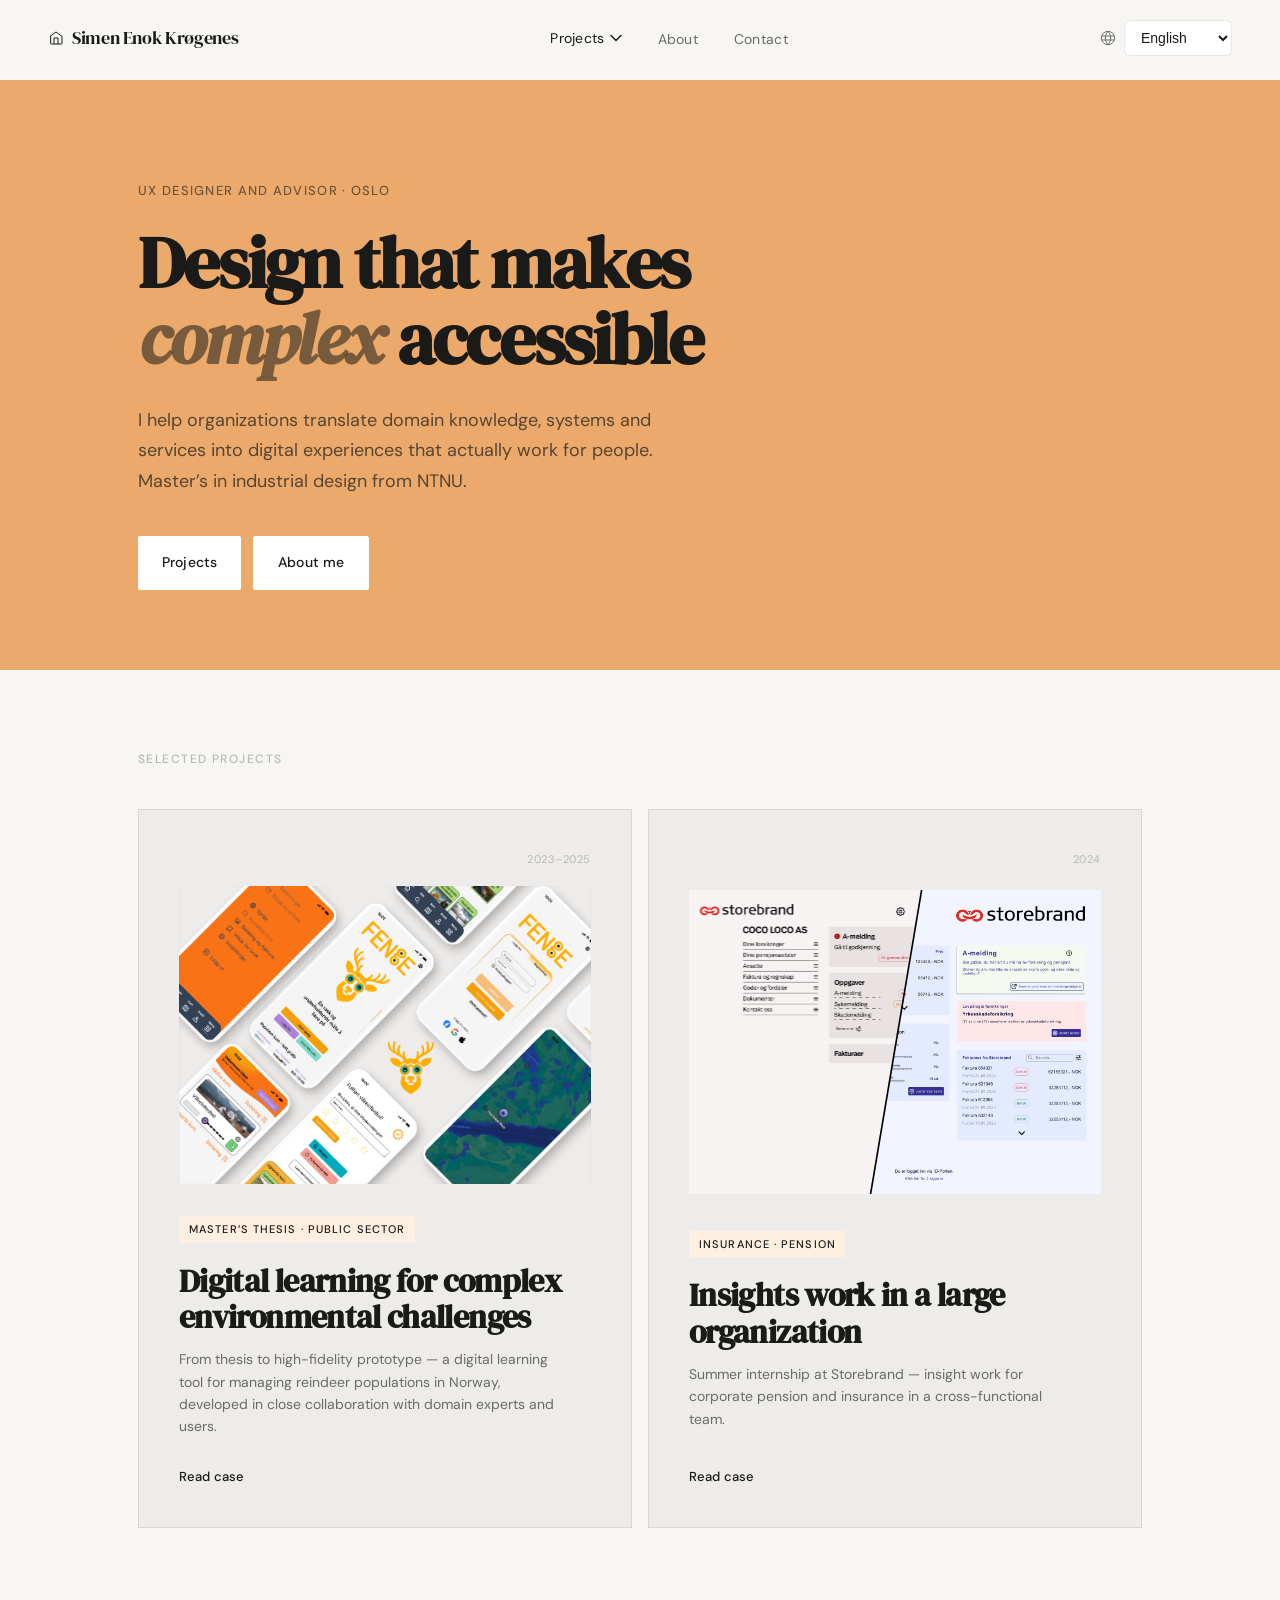
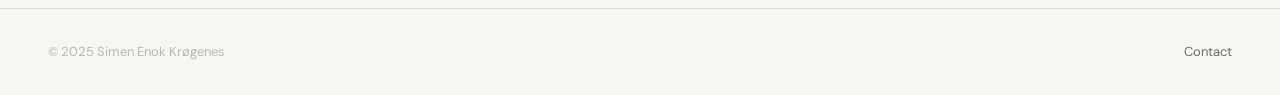
==== commit 3d81b8d6: "Restructure Fenge/Storebrand cases, fix i18n, full-width images - Complete rewrite of fenge.html and" ====
--- a/index.html
+++ b/index.html
@@ -37,11 +37,13 @@
           <span class="nav-dd-name">Storebrand</span>
           <span class="nav-dd-desc" data-i18n="nav.dd.storebrand.desc">Innsiktsarbeid og brukeropplevelse</span>
         </a>
+        <!-- DNT hidden: not active
         <a href="dnt.html" class="nav-dropdown-item" role="menuitem">
           <span class="nav-dd-tag" data-i18n="nav.dd.dnt.tag">Friluftsliv · Frivillig</span>
           <span class="nav-dd-name">DNT</span>
           <span class="nav-dd-desc" data-i18n="nav.dd.dnt.desc">UX-rådgivning og opplæring</span>
         </a>
+        -->
       </div>
     </li>
     <li><a href="om-meg.html" data-i18n="nav.about">Om meg</a></li>
@@ -67,7 +69,7 @@
       <p class="hero-eyebrow fade-up" data-i18n="index.hero.eyebrow">UX-designer og rådgiver · Oslo</p>
       <h1 class="fade-up" data-i18n="index.hero.title">Design som gjør <em>komplekst</em> tilgjengelig</h1>
       <p class="hero-body fade-up" data-i18n="index.hero.body">
-        Jeg hjelper organisasjoner med å oversette fagkunnskap, systemer og tjenester til digitale opplevelser som faktisk fungerer for folk. Master i industriell design fra NTNU.
+        Jeg brenner for å skape fagkunnskap, systemer og tjenester til digitale opplevelser som faktisk fungerer for folk. Master i industriell design fra NTNU.
       </p>
       <div style="display:flex;gap:12px;flex-wrap:wrap;" class="fade-up">
         <a href="#prosjekter" class="btn" data-i18n="nav.projects">Prosjekter</a>
@@ -88,7 +90,7 @@
           <img src="images/fenge/Hero-fenge.png" alt="Fenge grensesnitt" loading="lazy">
           <div>
             <span class="card-tag" data-i18n="index.project.fenge.tag">Masteroppgave · Offentlig sektor</span>
-            <h2 class="card-title" data-i18n="index.project.fenge.title">Digital læring for komplekse miljøutfordringer</h2>
+            <h2 class="card-title" data-i18n="index.project.fenge.title">Digital læring som virkemiddel i naturforvaltning</h2>
             <p class="card-desc" data-i18n="index.project.fenge.desc">
               Fra masteroppgave til høyoppløselig prototype — et digitalt læringsverktøy for forvaltning av norsk villrein, utviklet i tett samarbeid med fageksperter og brukere.
             </p>
@@ -104,7 +106,7 @@
         <!-- STOREBRAND -->
         <a href="storebrand.html" class="project-card secondary fade-up">
           <span class="card-year" data-i18n="index.project.storebrand.year">2024</span>
-          <img src="images/storebrand/hero-storebrand.svg" alt="Storebrand Sandbox" loading="lazy">
+          <img src="images/storebrand/0hero-storebrand.svg" alt="Storebrand Sandbox" loading="lazy">
           <div>
             <span class="card-tag" data-i18n="index.project.storebrand.tag">Forsikring · Pensjon</span>
             <h2 class="card-title" data-i18n="index.project.storebrand.title">Innsiktsarbeid i stor organisasjon</h2>
@@ -120,7 +122,7 @@
           </span>
         </a>
 
-        <!-- DNT -->
+        <!-- DNT hidden: not active
         <a href="dnt.html" class="project-card third fade-up">
           <span class="card-year" data-i18n="index.project.dnt.year">2024–2025</span>
           <div class="img-block fade-up">[ Heroimage: DNT-grensesnitt ]</div>
@@ -140,6 +142,7 @@
             </span>
           </div>
         </a>
+        -->
 
       </div>
     </section>
--- a/style.css
+++ b/style.css
@@ -445,6 +445,12 @@
   margin: 0 auto;
 }
 
+.case-content .col figure {
+  width: calc(var(--max) - 96px);
+  max-width: calc(100vw - 96px);
+  margin-left: calc((var(--col) - min(var(--max) - 96px, 100vw - 96px)) / 2);
+}
+
 .case-section {
   margin-bottom: 64px;
 }
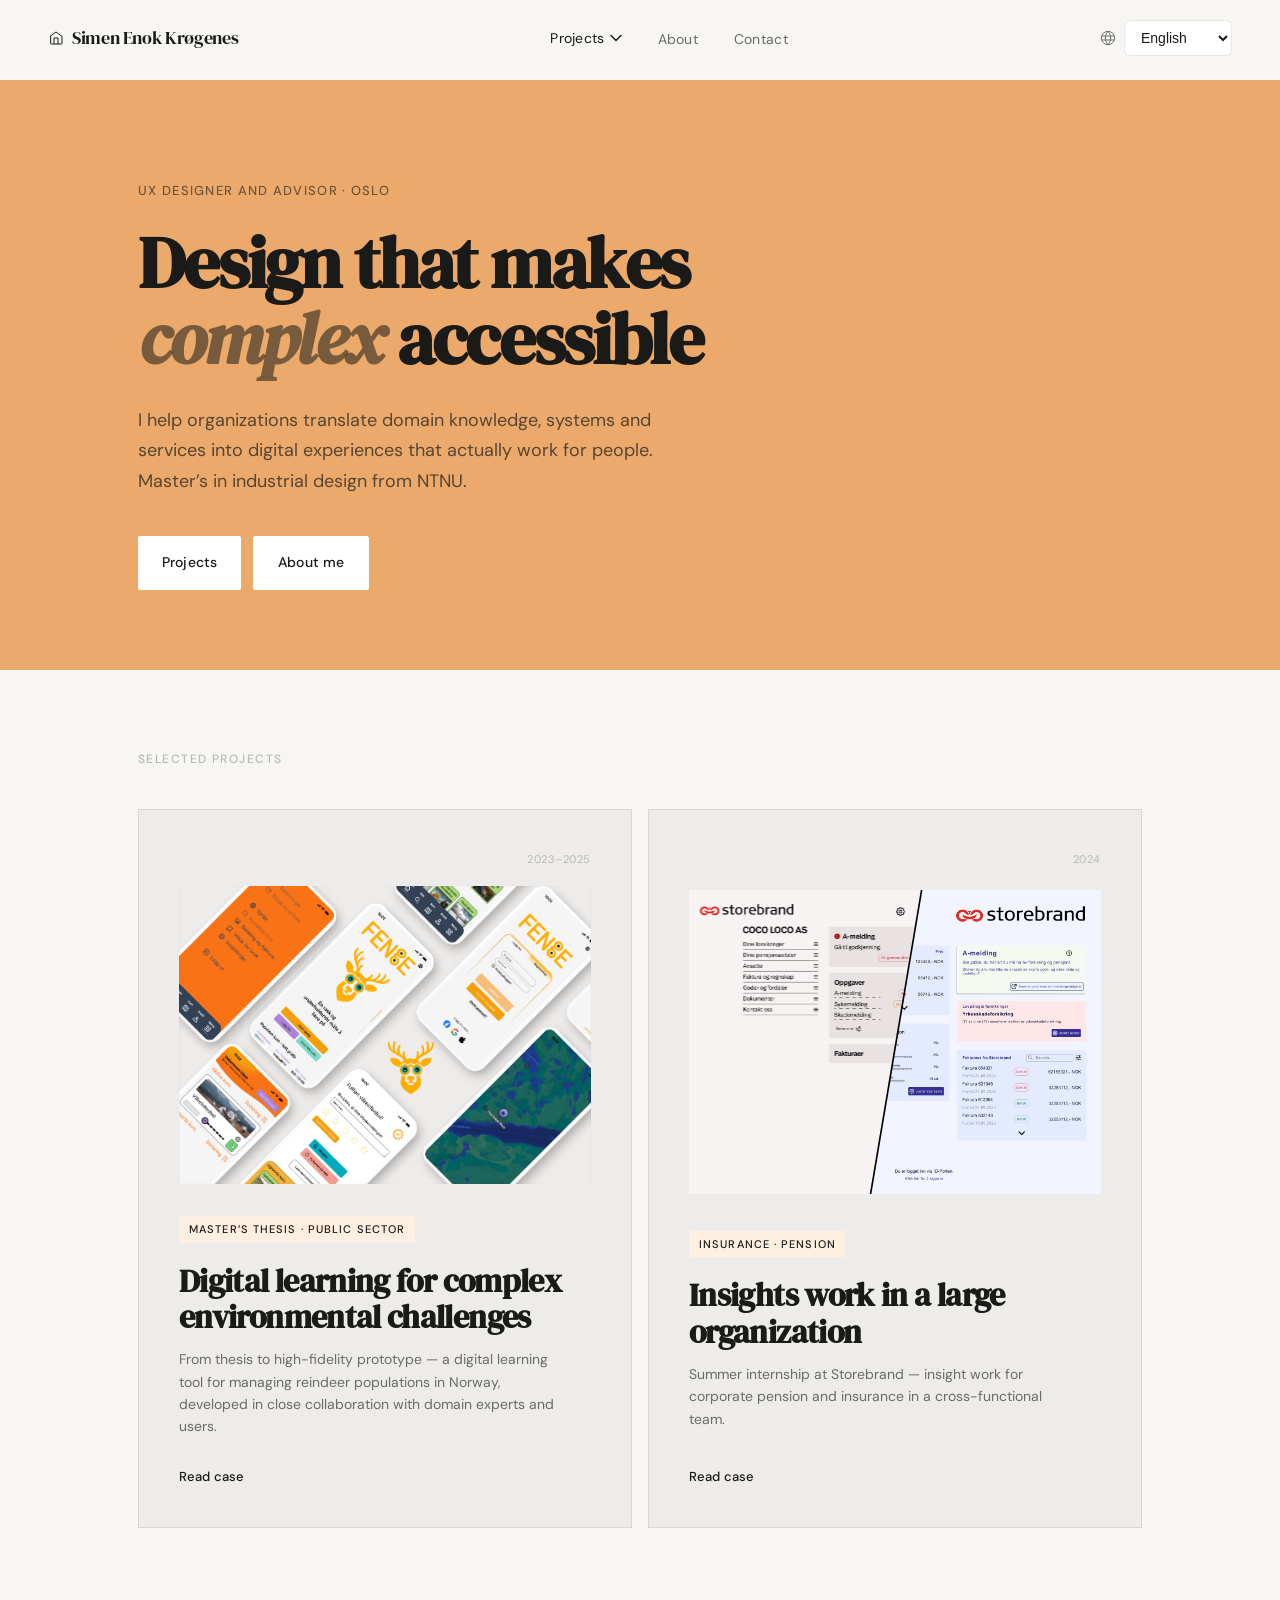
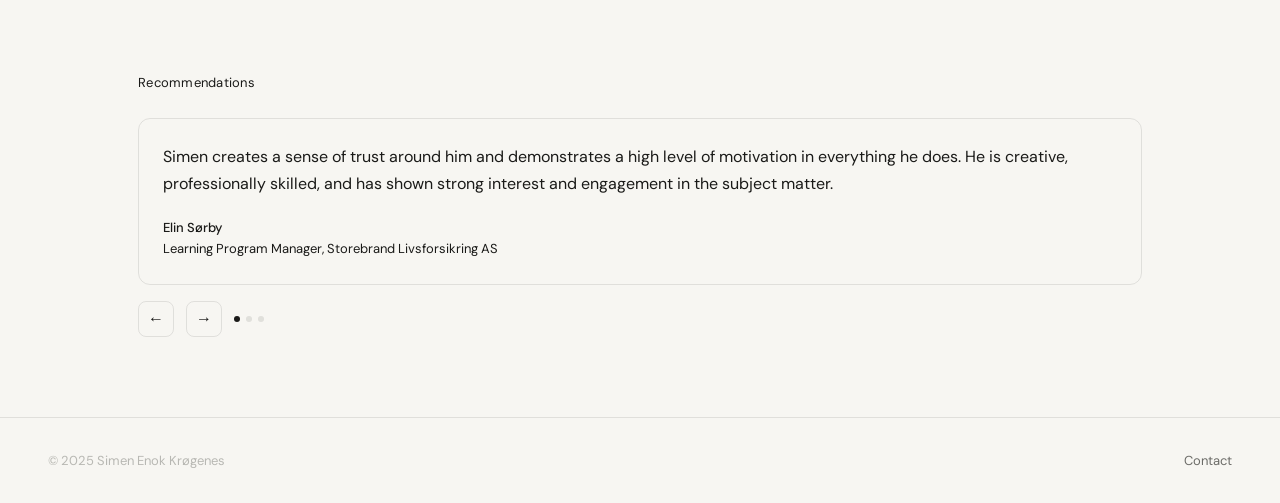
==== commit 26639396: "Add recommendations section to homepage Carousel with 3 testimonials, prev/next navigation and dot i" ====
--- a/index.html
+++ b/index.html
@@ -87,7 +87,7 @@
         <!-- FENGE — featured -->
         <a href="fenge.html" class="project-card featured fade-up">
           <span class="card-year" data-i18n="index.project.fenge.year">2023–2025</span>
-          <img src="images/fenge/Hero-fenge.png" alt="Fenge grensesnitt" loading="lazy">
+          <img src="images/fenge/0hero-fenge.png" alt="Fenge grensesnitt" loading="lazy">
           <div>
             <span class="card-tag" data-i18n="index.project.fenge.tag">Masteroppgave · Offentlig sektor</span>
             <h2 class="card-title" data-i18n="index.project.fenge.title">Digital læring som virkemiddel i naturforvaltning</h2>
@@ -147,6 +147,20 @@
       </div>
     </section>
 
+    <section class="recommendations">
+      <p class="rec-label" data-i18n="index.rec.label">Anbefalinger</p>
+      <div class="rec-card">
+        <p class="rec-quote" id="rec-quote"></p>
+        <p class="rec-author" id="rec-author"></p>
+        <p class="rec-role" id="rec-role"></p>
+      </div>
+      <div class="rec-nav">
+        <button class="rec-btn" onclick="recMove(-1)">&#8592;</button>
+        <button class="rec-btn" onclick="recMove(1)">&#8594;</button>
+        <div class="rec-dots" id="rec-dots"></div>
+      </div>
+    </section>
+
   </div>
 </main>
 
@@ -156,5 +170,49 @@
   <a href="om-meg.html#kontakt" data-i18n="nav.contact">Kontakt</a>
 </footer>
 
+<script>
+const recTestimonials = [
+  {
+    quote: "Simen creates a sense of trust around him and demonstrates a high level of motivation in everything he does. He is creative, professionally skilled, and has shown strong interest and engagement in the subject matter.",
+    author: "Elin Sørby",
+    role: "Learning Program Manager, Storebrand Livsforsikring AS"
+  },
+  {
+    quote: "Simen has demonstrated a strong understanding of usability and design principles, and has proven to be proficient with relevant tools and technologies.",
+    author: "Emil Berg",
+    role: "Daglig leder, Kodeo AS"
+  },
+  {
+    quote: "We are very satisfied with the final result the students presented to us. Our goal is to make it easy for companies to promote themselves within our app, and this is something the students clearly took into account.",
+    author: "Thomas Skattum",
+    role: "Daglig leder, Bloksberg Technologies AS"
+  }
+];
+
+let recCurrent = 0;
+
+function recRender() {
+  const t = recTestimonials[recCurrent];
+  document.getElementById("rec-quote").textContent = t.quote;
+  document.getElementById("rec-author").textContent = t.author;
+  document.getElementById("rec-role").textContent = t.role;
+  document.querySelectorAll(".rec-dot").forEach((d, i) => d.classList.toggle("active", i === recCurrent));
+}
+
+function recMove(dir) {
+  recCurrent = (recCurrent + dir + recTestimonials.length) % recTestimonials.length;
+  recRender();
+}
+
+document.addEventListener("DOMContentLoaded", () => {
+  const dotsEl = document.getElementById("rec-dots");
+  recTestimonials.forEach((_, i) => {
+    const d = document.createElement("div");
+    d.className = "rec-dot" + (i === 0 ? " active" : "");
+    dotsEl.appendChild(d);
+  });
+  recRender();
+});
+</script>
 </body>
 </html>
--- a/style.css
+++ b/style.css
@@ -802,6 +802,20 @@
 .fade-up:nth-child(3) { animation-delay: 0.2s; }
 .fade-up:nth-child(4) { animation-delay: 0.3s; }
 
+/* RECOMMENDATIONS */
+.recommendations { padding: 64px 0 80px; }
+.rec-label { font-size: 13px; color: var(--muted); margin-bottom: 24px; letter-spacing: 0.02em; }
+.rec-card { border: 1px solid var(--line); border-radius: 12px; padding: 24px; min-height: 140px; }
+.rec-quote { font-size: 16px; line-height: 1.7; margin: 0 0 20px; color: var(--ink); }
+.rec-author { font-size: 13px; font-weight: 500; margin: 0; color: var(--ink); }
+.rec-role { font-size: 13px; color: var(--muted); margin: 0; }
+.rec-nav { display: flex; align-items: center; gap: 12px; margin-top: 16px; }
+.rec-btn { background: none; border: 1px solid var(--line); border-radius: 8px; width: 36px; height: 36px; cursor: pointer; font-size: 16px; color: var(--ink); }
+.rec-btn:hover { background: var(--surface); }
+.rec-dots { display: flex; gap: 6px; }
+.rec-dot { width: 6px; height: 6px; border-radius: 50%; background: var(--line); }
+.rec-dot.active { background: var(--ink); }
+
 /* RESPONSIVE */
 @media (max-width: 900px) {
   nav { padding: 16px 24px; }
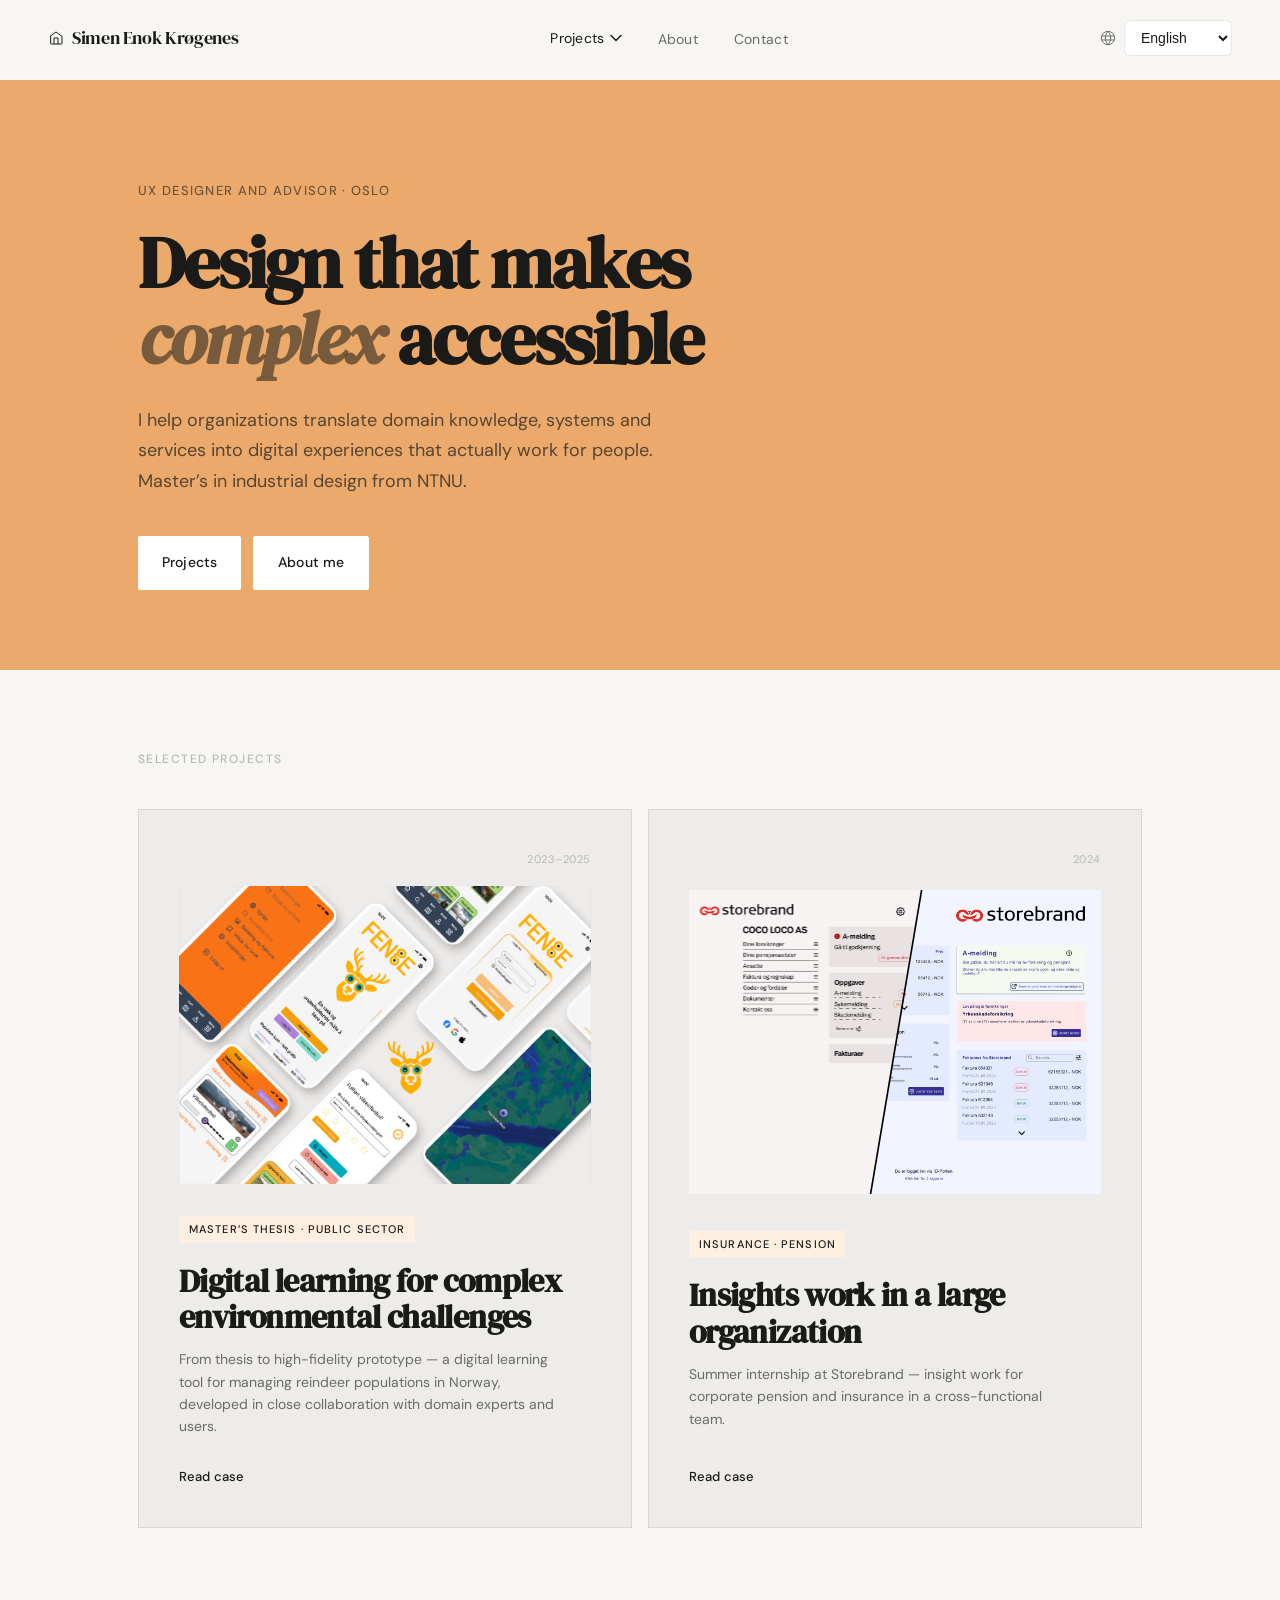
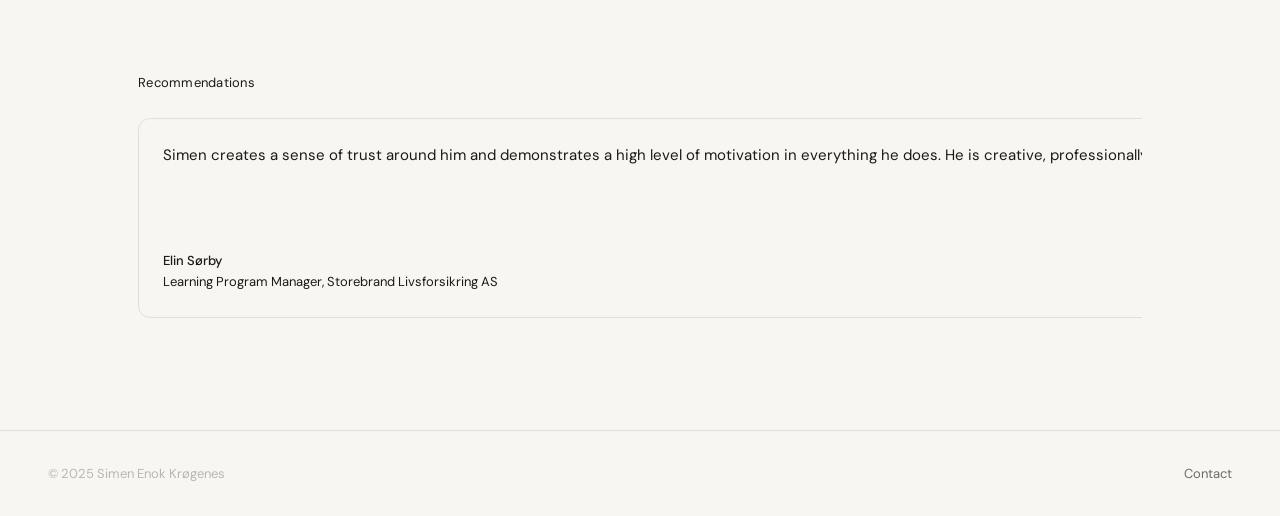
==== commit 6139e160: "Redesign recommendations as scrollable 3×2 grid Replace carousel with a horizontally scrollable grid" ====
--- a/index.html
+++ b/index.html
@@ -149,15 +149,8 @@
 
     <section class="recommendations">
       <p class="rec-label" data-i18n="index.rec.label">Anbefalinger</p>
-      <div class="rec-card">
-        <p class="rec-quote" id="rec-quote"></p>
-        <p class="rec-author" id="rec-author"></p>
-        <p class="rec-role" id="rec-role"></p>
-      </div>
-      <div class="rec-nav">
-        <button class="rec-btn" onclick="recMove(-1)">&#8592;</button>
-        <button class="rec-btn" onclick="recMove(1)">&#8594;</button>
-        <div class="rec-dots" id="rec-dots"></div>
+      <div class="rec-scroll">
+        <div class="rec-grid" id="rec-grid"></div>
       </div>
     </section>
 
@@ -189,29 +182,14 @@
   }
 ];
 
-let recCurrent = 0;
-
-function recRender() {
-  const t = recTestimonials[recCurrent];
-  document.getElementById("rec-quote").textContent = t.quote;
-  document.getElementById("rec-author").textContent = t.author;
-  document.getElementById("rec-role").textContent = t.role;
-  document.querySelectorAll(".rec-dot").forEach((d, i) => d.classList.toggle("active", i === recCurrent));
-}
-
-function recMove(dir) {
-  recCurrent = (recCurrent + dir + recTestimonials.length) % recTestimonials.length;
-  recRender();
-}
-
 document.addEventListener("DOMContentLoaded", () => {
-  const dotsEl = document.getElementById("rec-dots");
-  recTestimonials.forEach((_, i) => {
-    const d = document.createElement("div");
-    d.className = "rec-dot" + (i === 0 ? " active" : "");
-    dotsEl.appendChild(d);
+  const grid = document.getElementById("rec-grid");
+  recTestimonials.forEach(t => {
+    const card = document.createElement("div");
+    card.className = "rec-card";
+    card.innerHTML = `<p class="rec-quote">${t.quote}</p><div><p class="rec-author">${t.author}</p><p class="rec-role">${t.role}</p></div>`;
+    grid.appendChild(card);
   });
-  recRender();
 });
 </script>
 </body>
--- a/style.css
+++ b/style.css
@@ -805,16 +805,19 @@
 /* RECOMMENDATIONS */
 .recommendations { padding: 64px 0 80px; }
 .rec-label { font-size: 13px; color: var(--muted); margin-bottom: 24px; letter-spacing: 0.02em; }
-.rec-card { border: 1px solid var(--line); border-radius: 12px; padding: 24px; min-height: 140px; }
-.rec-quote { font-size: 16px; line-height: 1.7; margin: 0 0 20px; color: var(--ink); }
+.rec-scroll { overflow-x: auto; padding-bottom: 16px; scrollbar-width: thin; }
+.rec-grid {
+  display: grid;
+  grid-template-columns: repeat(3, minmax(260px, 1fr));
+  grid-template-rows: repeat(2, auto);
+  gap: 16px;
+  width: max-content;
+  min-width: 100%;
+}
+.rec-card { border: 1px solid var(--line); border-radius: 12px; padding: 24px; min-height: 200px; display: flex; flex-direction: column; justify-content: space-between; }
+.rec-quote { font-size: 15px; line-height: 1.7; margin: 0 0 20px; color: var(--ink); flex: 1; }
 .rec-author { font-size: 13px; font-weight: 500; margin: 0; color: var(--ink); }
 .rec-role { font-size: 13px; color: var(--muted); margin: 0; }
-.rec-nav { display: flex; align-items: center; gap: 12px; margin-top: 16px; }
-.rec-btn { background: none; border: 1px solid var(--line); border-radius: 8px; width: 36px; height: 36px; cursor: pointer; font-size: 16px; color: var(--ink); }
-.rec-btn:hover { background: var(--surface); }
-.rec-dots { display: flex; gap: 6px; }
-.rec-dot { width: 6px; height: 6px; border-radius: 50%; background: var(--line); }
-.rec-dot.active { background: var(--ink); }
 
 /* RESPONSIVE */
 @media (max-width: 900px) {
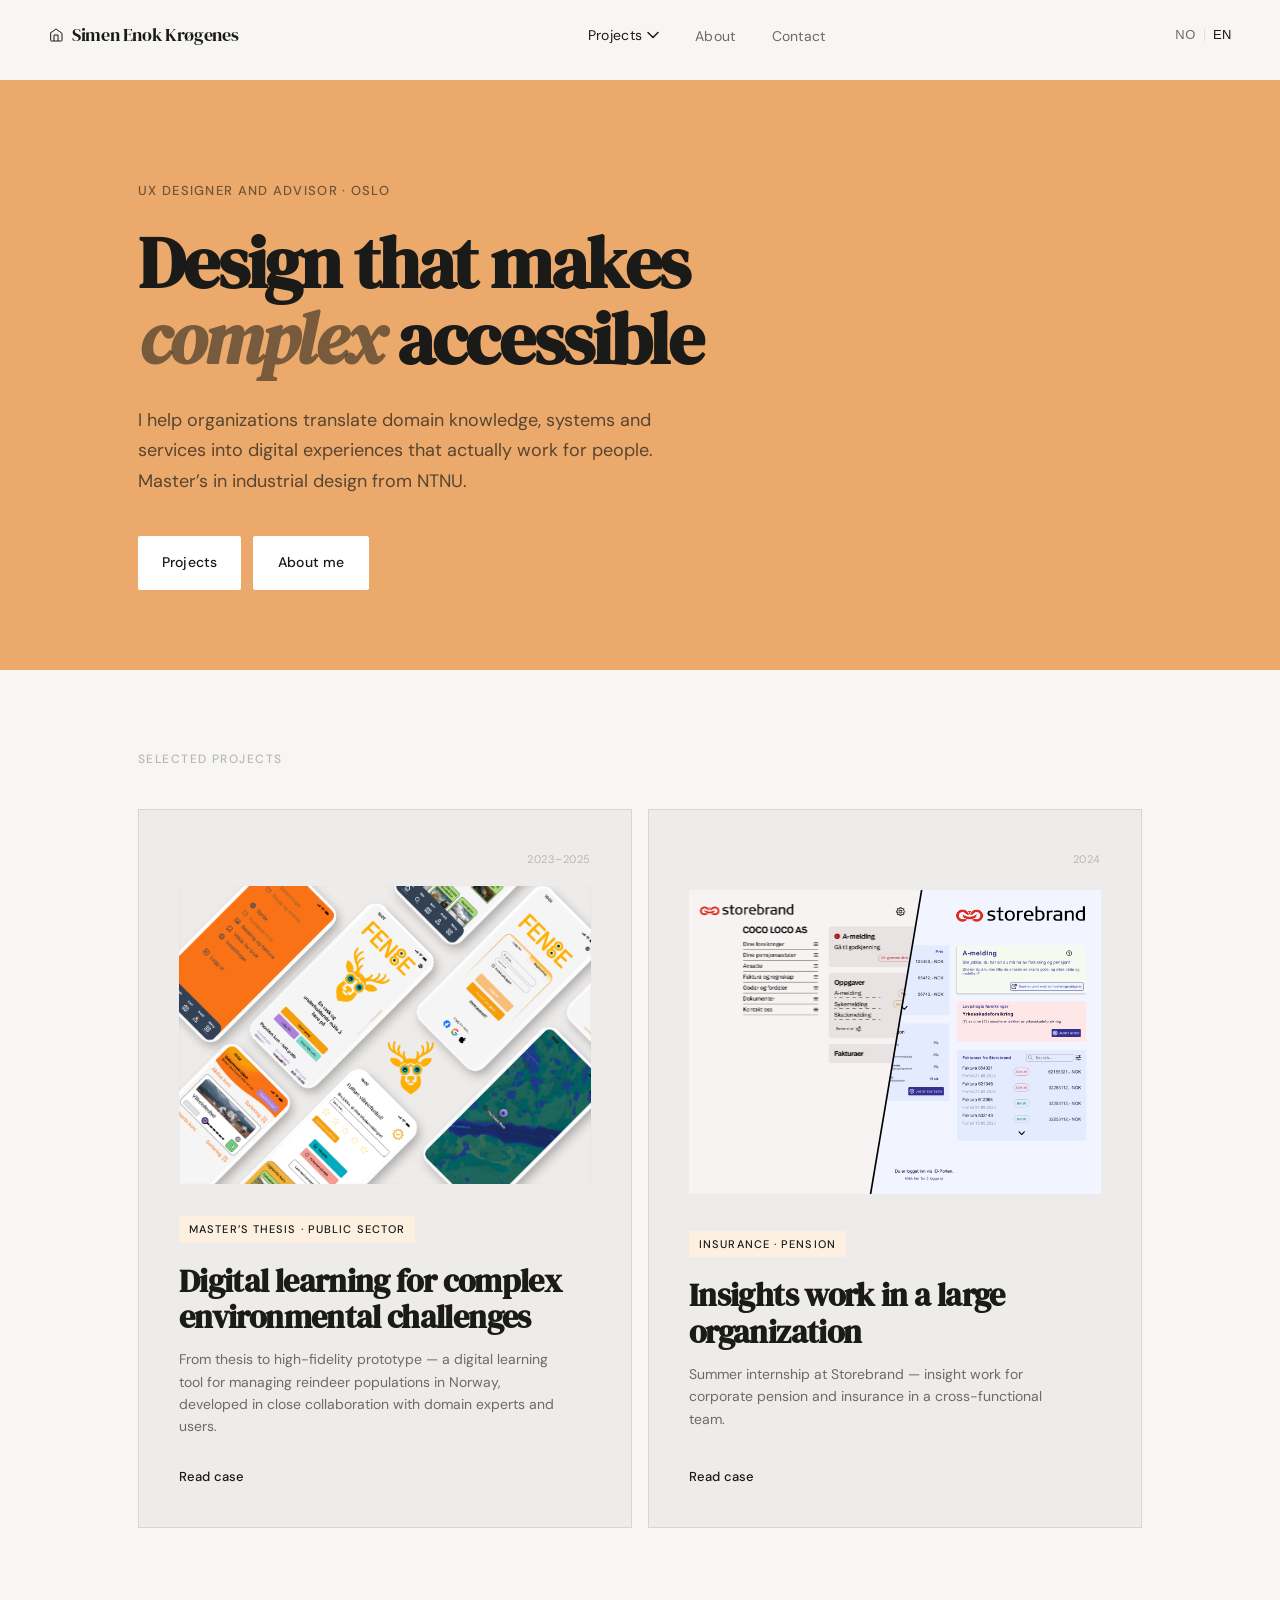
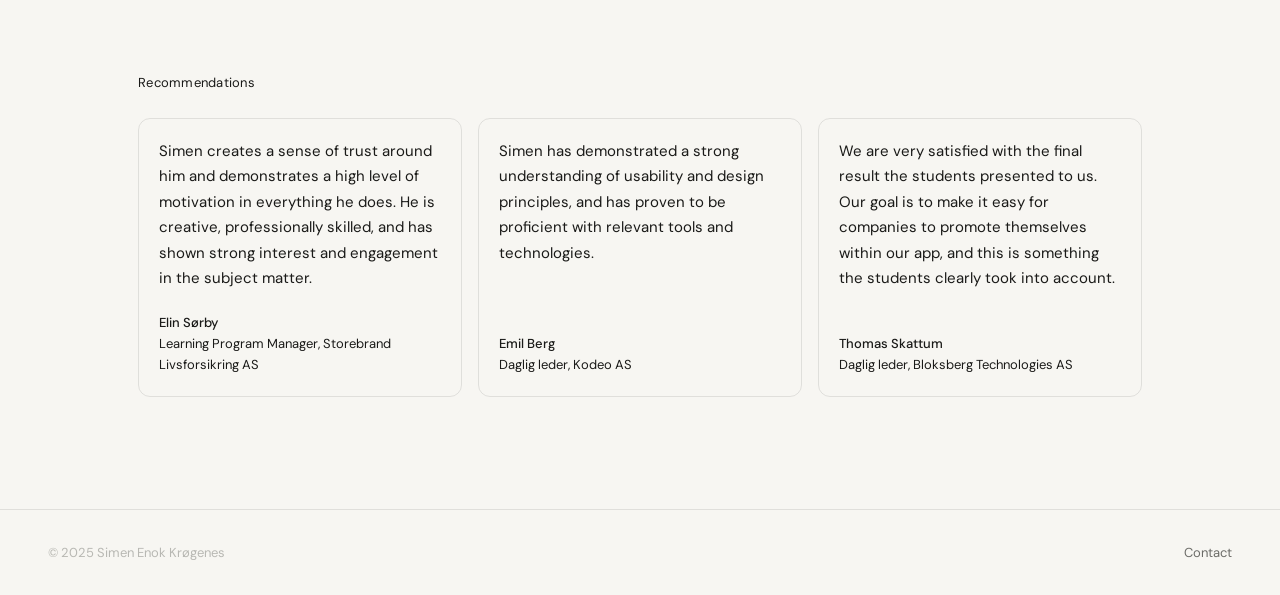
==== commit 3f12b8fb: "Replace language select dropdown with NO/EN toggle buttons Clean two-button switcher with divider, s" ====
--- a/index.html
+++ b/index.html
@@ -49,16 +49,10 @@
     <li><a href="om-meg.html" data-i18n="nav.about">Om meg</a></li>
     <li><a href="om-meg.html#kontakt" data-i18n="nav.contact">Kontakt</a></li>
   </ul>
-  <div class="nav-lang">
-    <svg width="16" height="16" viewBox="0 0 24 24" fill="none" xmlns="http://www.w3.org/2000/svg" aria-hidden="true">
-      <circle cx="12" cy="12" r="10" stroke="currentColor" stroke-width="1.5"/>
-      <path d="M12 2C9.5 5 8 8.3 8 12s1.5 7 4 10M12 2c2.5 3 4 6.3 4 10s-1.5 7-4 10" stroke="currentColor" stroke-width="1.5"/>
-      <path d="M2.5 9h19M2.5 15h19" stroke="currentColor" stroke-width="1.5"/>
-    </svg>
-    <select id="language-select" aria-label="Språk / Language">
-      <option value="no" data-i18n="lang.no">Norsk</option>
-      <option value="en" data-i18n="lang.en">English</option>
-    </select>
+  <div class="lang-switcher">
+    <button class="lang" data-lang="no">NO</button>
+    <span class="lang-divider"></span>
+    <button class="lang" data-lang="en">EN</button>
   </div>
 </nav>
 
--- a/style.css
+++ b/style.css
@@ -179,25 +179,36 @@
   line-height: 1.45;
 }
 
-.nav-lang {
+.lang-switcher {
   display: flex;
   align-items: center;
   gap: 8px;
 }
 
-.nav-lang svg {
-  color: var(--ink-muted);
-}
-
-.nav-lang select {
-  border: 1px solid var(--line);
-  border-radius: 6px;
-  padding: 8px 16px 8px 12px;
-  font-size: 14px;
-  background: white;
-  color: var(--ink);
+.lang-switcher .lang {
+  font-size: 13px;
+  font-weight: 500;
+  letter-spacing: 0.04em;
+  color: var(--ink-muted);
   cursor: pointer;
-  min-width: 108px;
+  background: none;
+  border: none;
+  padding: 0;
+  line-height: 1;
+}
+
+.lang-switcher .lang.active {
+  color: var(--ink);
+}
+
+.lang-switcher .lang:hover {
+  color: var(--ink);
+}
+
+.lang-divider {
+  width: 1px;
+  height: 12px;
+  background: var(--line);
 }
 
 .visually-hidden {
@@ -811,10 +822,9 @@
   grid-template-columns: repeat(3, minmax(260px, 1fr));
   grid-template-rows: repeat(2, auto);
   gap: 16px;
-  width: max-content;
-  min-width: 100%;
-}
-.rec-card { border: 1px solid var(--line); border-radius: 12px; padding: 24px; min-height: 200px; display: flex; flex-direction: column; justify-content: space-between; }
+  width: 100%;
+}
+.rec-card { border: 1px solid var(--line); border-radius: 12px; padding: 20px; min-height: 160px; display: flex; flex-direction: column; justify-content: space-between; }
 .rec-quote { font-size: 15px; line-height: 1.7; margin: 0 0 20px; color: var(--ink); flex: 1; }
 .rec-author { font-size: 13px; font-weight: 500; margin: 0; color: var(--ink); }
 .rec-role { font-size: 13px; color: var(--muted); margin: 0; }
